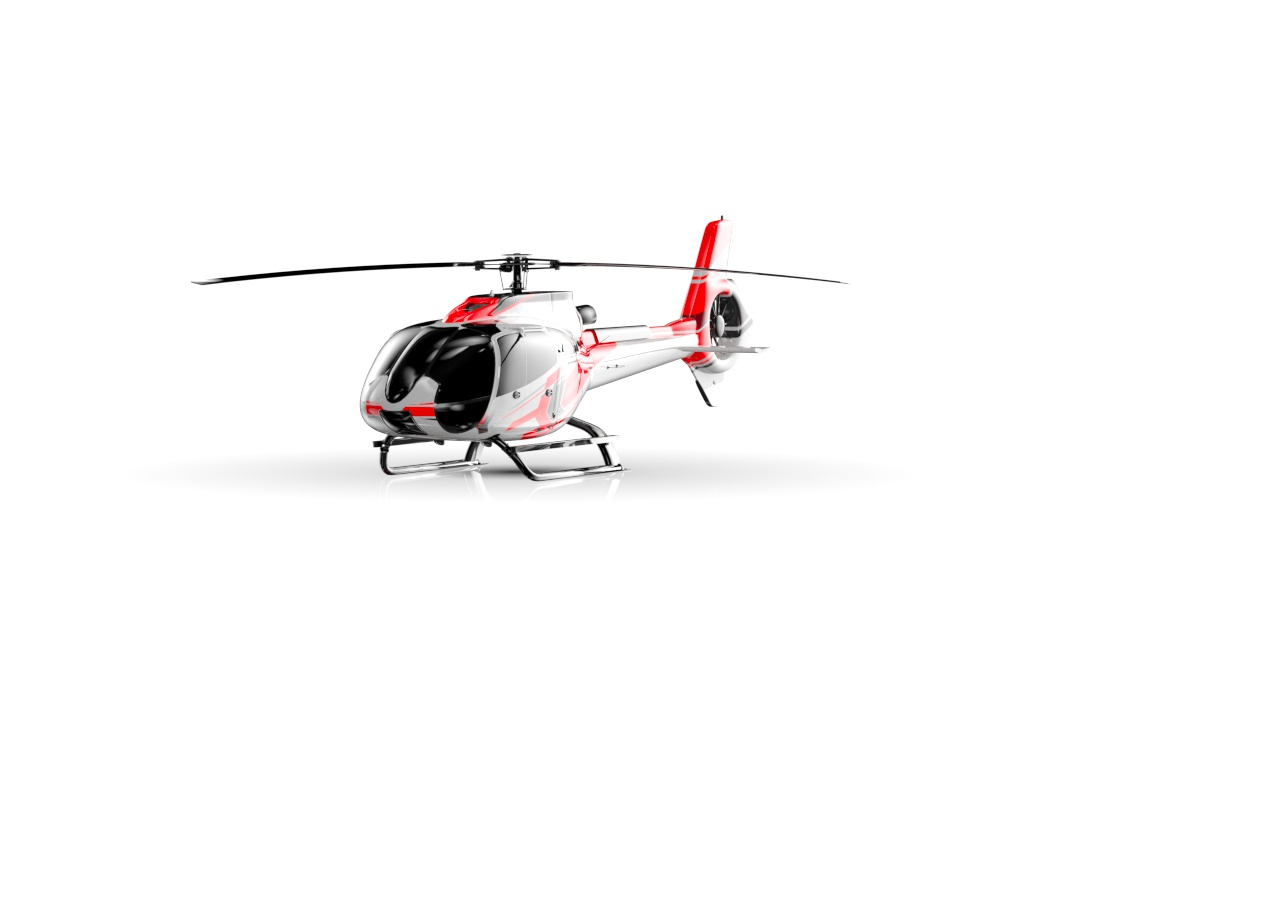
==== RedWhite.00.html @ e9aee8ce "Update RedWhite.00.html" ====
<!--
  KeyShotXR
  (c) Copyright 2012-2017 Luxion ApS - All Rights Reserved.
-->

<!DOCTYPE html>
<html xmlns='http://www.w3.org/1999/xhtml'>
  <head>
    <meta http-equiv="X-UA-Compatible" content="IE=Edge"/>
    <meta http-equiv="Content-Type" content="text/html; charset=utf-8"/>
    <meta name="viewport" content="width=device-width, initial-scale=1, maximum-scale=1">
    <title>KeyShotXR</title>
    <style type="text/css">
      body { -ms-touch-action: none;}
	  * {cursor: url('[data-uri]'), auto;}
    </style>
    <script type="text/javascript" src="RedWhite.00/files/KeyShotXR.js"></script>
    <script type="text/javascript">
      var keyshotXR;

      function initKeyShotXR() {
        var nameOfDiv = "KeyShotXR";
        var folderName = "RedWhite.00";
        var viewPortWidth = 1036;
        var viewPortHeight = 720;
        var backgroundColor = "#FFFFFF";
        var uCount = 60;
        var vCount = 1;
        var uWrap = true;
        var vWrap = false;
        var uMouseSensitivity = -0.166667;
        var vMouseSensitivity = 0.00555556;
        var uStartIndex = 5;
        var vStartIndex = 0;
        var minZoom = 1;
        var maxZoom = 1;
        var rotationDamping = 0.96;
        var downScaleToBrowser = true;
        var addDownScaleGUIButton = false;
        var downloadOnInteraction = false;
        var imageExtension = "jpg";
        var showLoading = true;
        var loadingIcon = "ks_logo.png"; // Set to empty string for default icon.
        var allowFullscreen = true; // Double-click in desktop browsers for fullscreen.
        var uReverse = false;
        var vReverse = false;
        var hotspots = {};
        
        keyshotXR = new keyshotXR(nameOfDiv,folderName,viewPortWidth,viewPortHeight,backgroundColor,uCount,vCount,uWrap,vWrap,uMouseSensitivity,vMouseSensitivity,uStartIndex,vStartIndex,minZoom,maxZoom,rotationDamping,downScaleToBrowser,addDownScaleGUIButton,downloadOnInteraction,imageExtension,showLoading,loadingIcon,allowFullscreen,uReverse,vReverse,hotspots);
      }

      window.onload = initKeyShotXR;
    </script>
  </head>
  <body oncontextmenu="return false;">
    <div id="KeyShotXR"></div>
  </body>
</html>
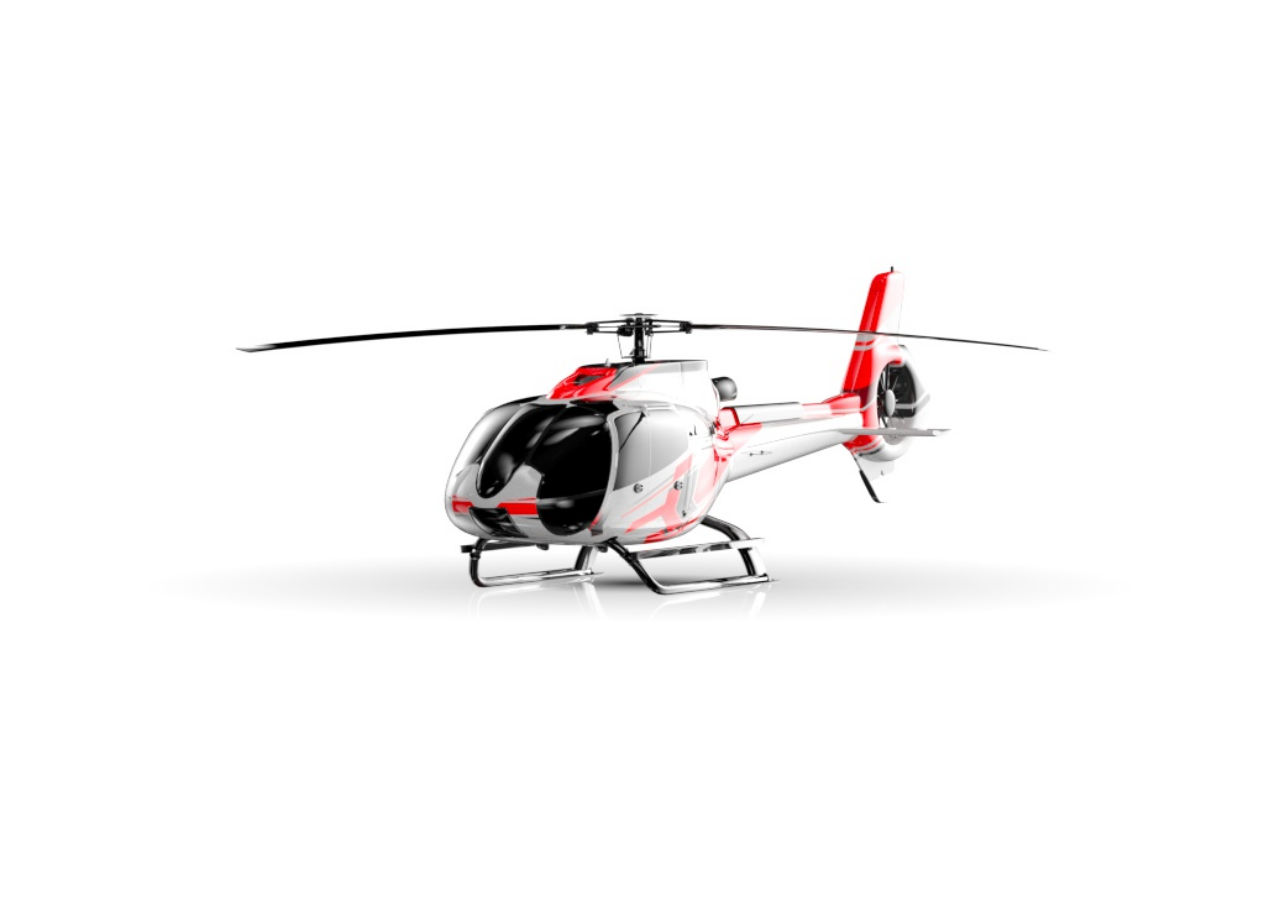
==== commit 01e8ced2: "Update RedWhite.00.html" ====
--- a/RedWhite.00.html
+++ b/RedWhite.00.html
@@ -21,7 +21,7 @@
       function initKeyShotXR() {
         var nameOfDiv = "KeyShotXR";
         var folderName = "RedWhite.00";
-        var viewPortWidth = 1036;
+        var viewPortWidth = 1280;
         var viewPortHeight = 720;
         var backgroundColor = "#FFFFFF";
         var uCount = 60;
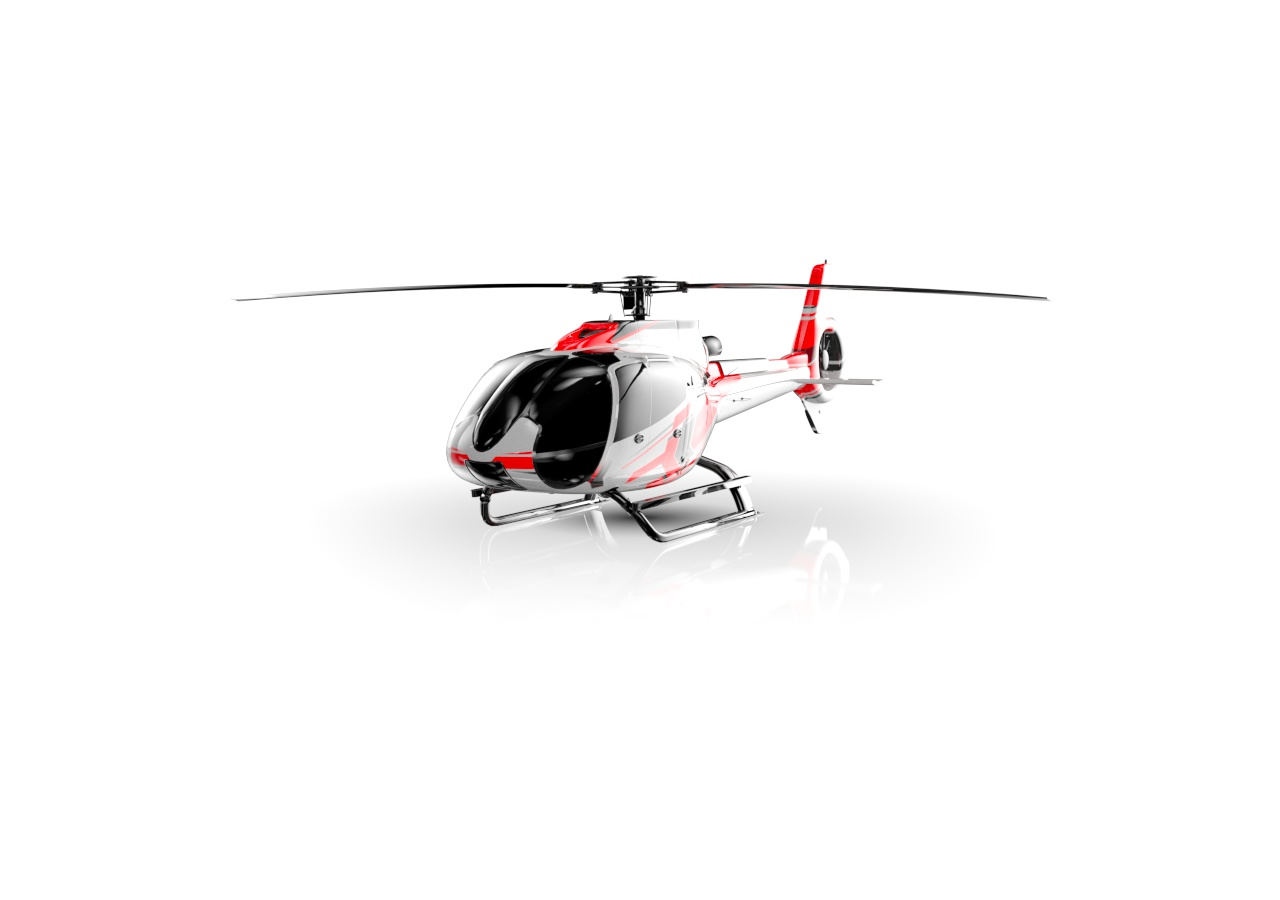
==== commit 28d29a5a: "noloading" ====
--- a/RedWhite.00.html
+++ b/RedWhite.00.html
@@ -39,7 +39,7 @@
         var addDownScaleGUIButton = false;
         var downloadOnInteraction = false;
         var imageExtension = "jpg";
-        var showLoading = true;
+        var showLoading = false;
         var loadingIcon = "ks_logo.png"; // Set to empty string for default icon.
         var allowFullscreen = true; // Double-click in desktop browsers for fullscreen.
         var uReverse = false;
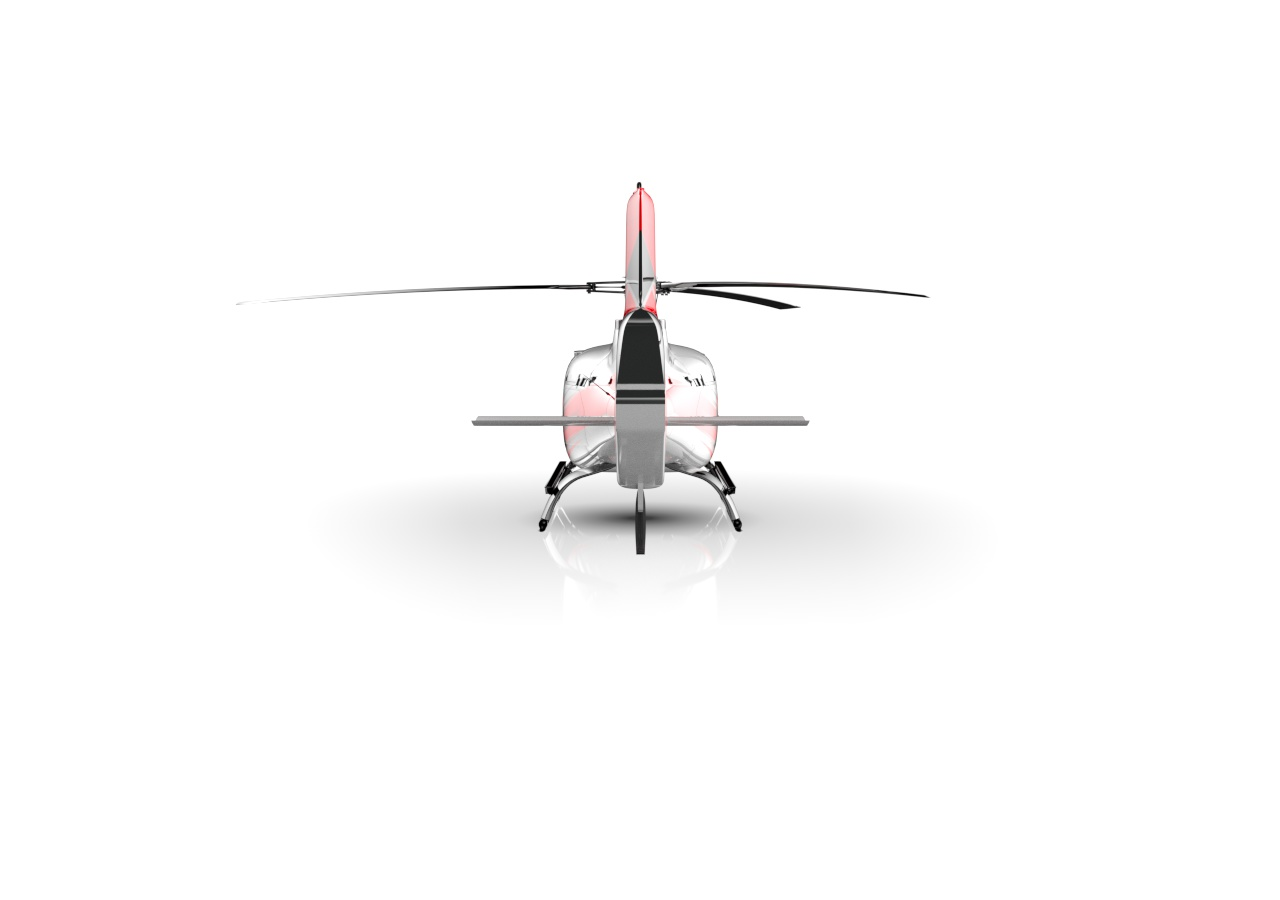
==== commit 00f8d6f0: "Update RedWhite.00.html" ====
--- a/RedWhite.00.html
+++ b/RedWhite.00.html
@@ -11,8 +11,7 @@
     <meta name="viewport" content="width=device-width, initial-scale=1, maximum-scale=1">
     <title>KeyShotXR</title>
     <style type="text/css">
-      body { -ms-touch-action: none;}
-	  * {cursor: url('[data-uri]'), auto;}
+      body { -ms-touch-action: none; }
     </style>
     <script type="text/javascript" src="RedWhite.00/files/KeyShotXR.js"></script>
     <script type="text/javascript">
@@ -30,7 +29,7 @@
         var vWrap = false;
         var uMouseSensitivity = -0.166667;
         var vMouseSensitivity = 0.00555556;
-        var uStartIndex = 5;
+        var uStartIndex = 30;
         var vStartIndex = 0;
         var minZoom = 1;
         var maxZoom = 1;
@@ -39,7 +38,7 @@
         var addDownScaleGUIButton = false;
         var downloadOnInteraction = false;
         var imageExtension = "jpg";
-        var showLoading = false;
+        var showLoading = true;
         var loadingIcon = "ks_logo.png"; // Set to empty string for default icon.
         var allowFullscreen = true; // Double-click in desktop browsers for fullscreen.
         var uReverse = false;
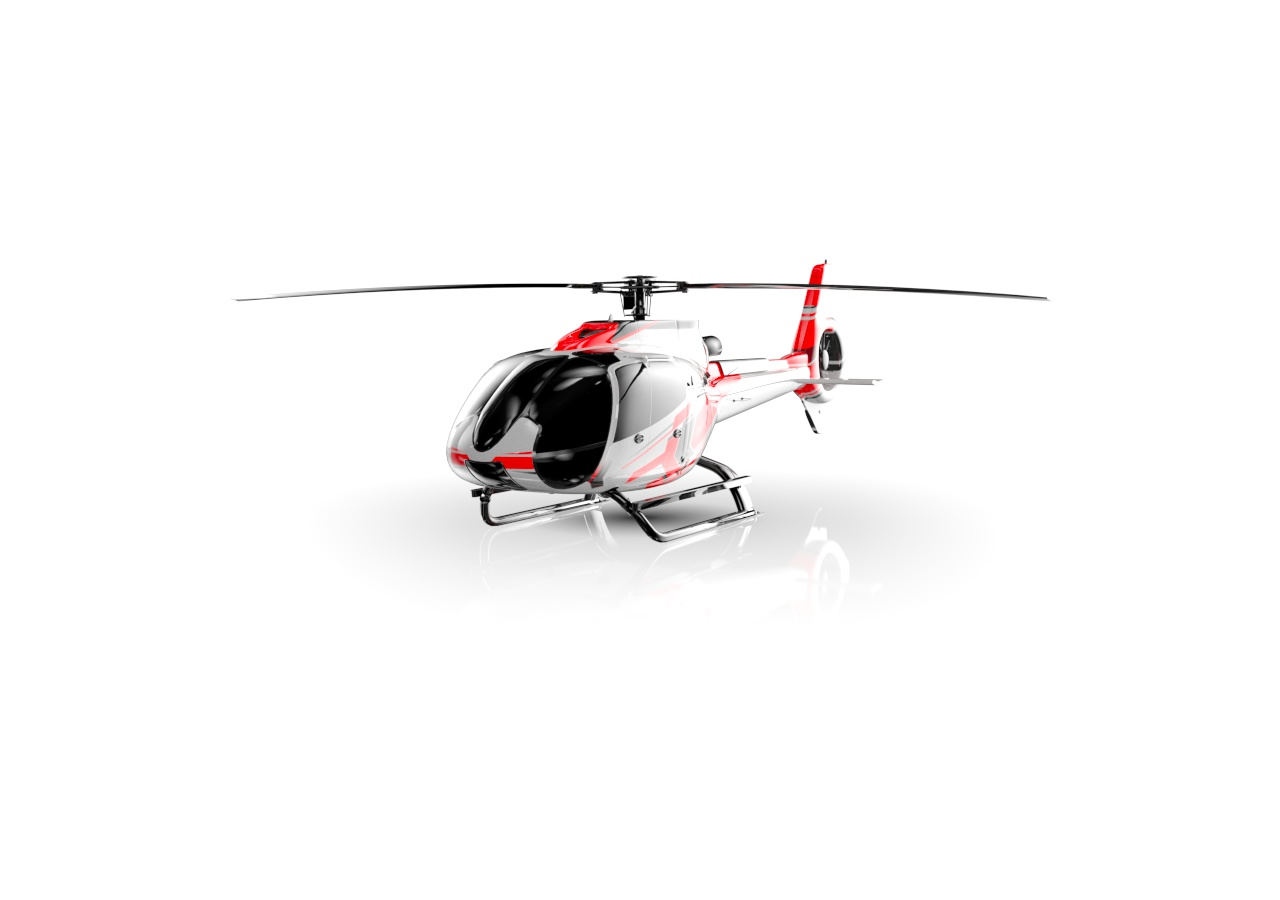
==== commit 728e2a45: "Update RedWhite.00.html" ====
--- a/RedWhite.00.html
+++ b/RedWhite.00.html
@@ -29,7 +29,7 @@
         var vWrap = false;
         var uMouseSensitivity = -0.166667;
         var vMouseSensitivity = 0.00555556;
-        var uStartIndex = 30;
+        var uStartIndex = 5;
         var vStartIndex = 0;
         var minZoom = 1;
         var maxZoom = 1;
